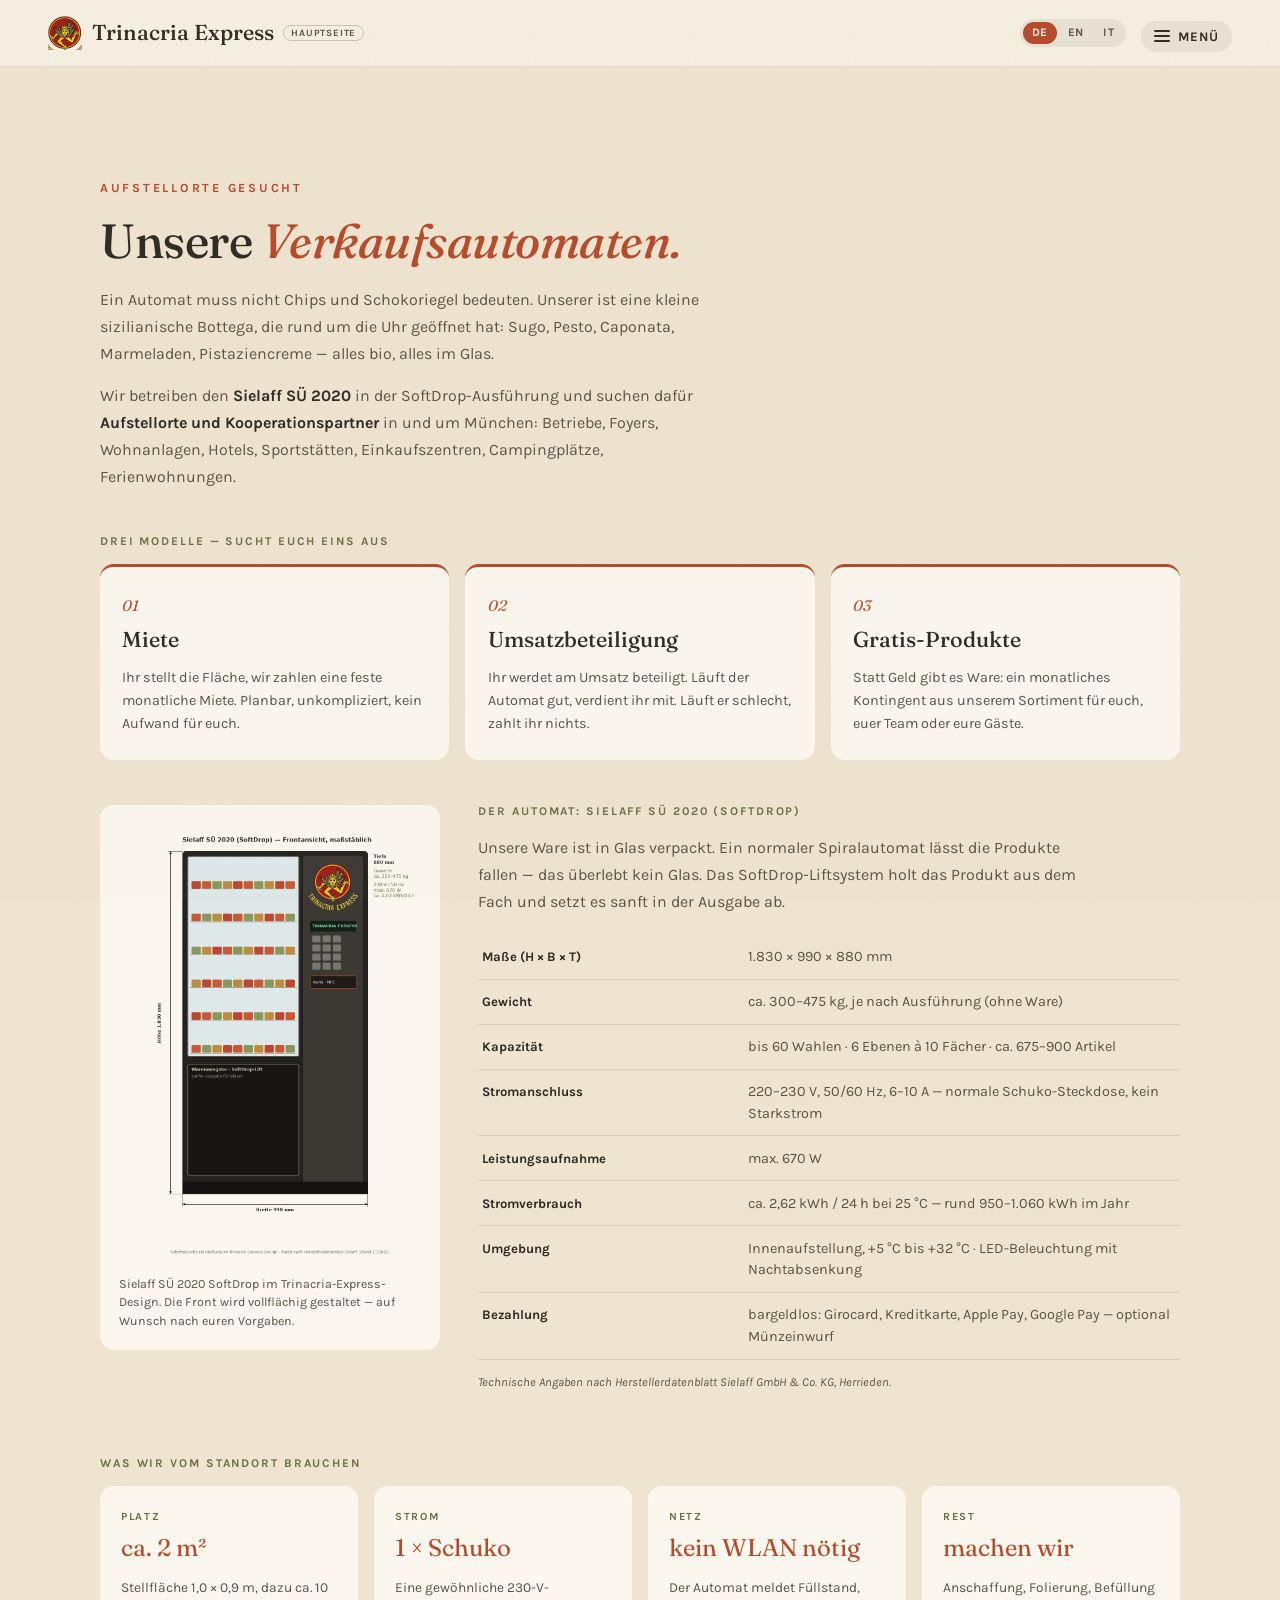
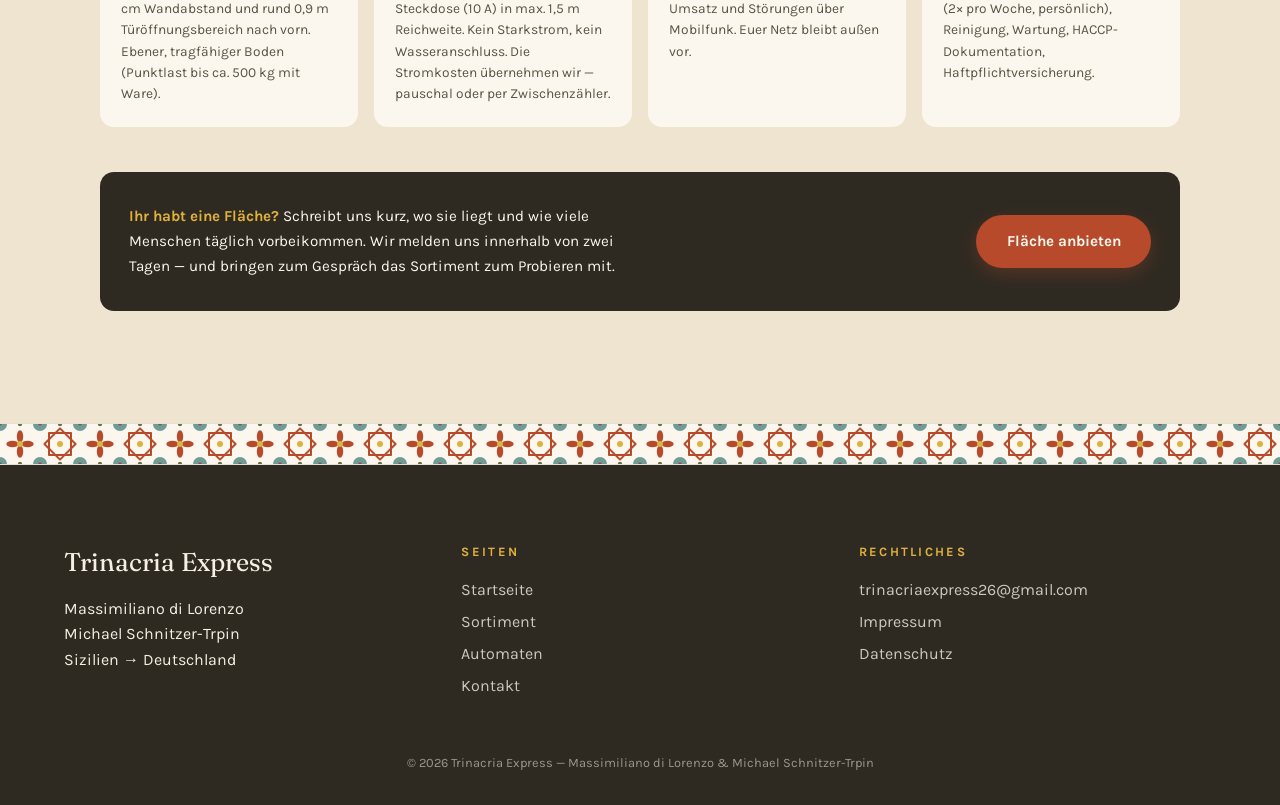
==== automaten.html @ 2503a799 "Sortiment wird neue Hauptseite; alte Splash-Startseite archiviert; Menue-Button oben rechts - index." ====
<!DOCTYPE html>
<html lang="de">
<head>
<meta charset="UTF-8">
<meta name="viewport" content="width=device-width, initial-scale=1.0">
<title>Verkaufsautomaten — Trinacria Express</title>
<meta name="description" content="Trinacria Express sucht Aufstellorte in und um München für sizilianische Bio-Spezialitäten aus dem Automaten (Sielaff SÜ 2020 SoftDrop). Miete, Umsatzbeteiligung oder Gratis-Produkte.">
<link rel="preconnect" href="https://fonts.googleapis.com">
<link rel="preconnect" href="https://fonts.gstatic.com" crossorigin>
<link href="https://fonts.googleapis.com/css2?family=Fraunces:ital,opsz,wght@0,9..144,300..700;1,9..144,300..700&family=Karla:ital,wght@0,300..700;1,300..700&display=swap" rel="stylesheet">
<link rel="stylesheet" href="style.css?v=20">
</head>
<body data-i18n-title="__title.av" data-i18n-desc="__desc.av">

<header class="nav">
  <a class="brand" href="index.html">
    <img class="brand-mark" src="images/logo-mark.png" alt="Trinacria Express">
    <span>Trinacria&nbsp;Express</span>
    <span class="brand-sub" data-i18n="nav.home">Hauptseite</span>
  </a>
  <div class="lang-switch" role="group" aria-label="Sprache / Language / Lingua">
    <button class="lang-btn" type="button" data-lang="de">DE</button>
    <button class="lang-btn" type="button" data-lang="en">EN</button>
    <button class="lang-btn" type="button" data-lang="it">IT</button>
  </div>
  <div class="menu">
    <button class="menu-btn" id="menuBtn" type="button" aria-expanded="false" aria-controls="menuPanel">
      <span class="menu-ico" aria-hidden="true"><span></span><span></span><span></span></span>
      <span class="menu-label" data-i18n="nav.menu">Menü</span>
    </button>
    <nav class="menu-panel" id="menuPanel" aria-label="Seiten" hidden>
      <a href="index.html#prodotti" data-i18n="nav.sortiment">Sortiment</a>
      <a href="automaten.html" data-i18n="nav.automaten">Automaten</a>
      <a href="kontakt.html" data-i18n="nav.kontakt">Kontakt</a>
      <span class="menu-sep" aria-hidden="true"></span>
      <a href="impressum.html">Impressum</a>
      <a href="datenschutz.html">Datenschutz</a>
    </nav>
  </div>
</header>

<main id="top">

  <!-- ============ AUTOMATEN ============ -->
  <section class="vending" id="automaten">
    <div class="vending-inner">
      <p class="eyebrow" data-i18n="av.eyebrow">Aufstellorte gesucht</p>
      <h2 data-i18n="av.h2">Unsere <em>Verkaufsautomaten.</em></h2>
      <p class="vending-lead" data-i18n="av.lead1">Ein Automat muss nicht Chips und Schokoriegel bedeuten. Unserer ist eine kleine sizilianische Bottega, die rund um die Uhr geöffnet hat: Sugo, Pesto, Caponata, Marmeladen, Pistaziencreme — alles bio, alles im Glas.</p>
      <p class="vending-lead" data-i18n="av.lead2">Wir betreiben den <strong>Sielaff SÜ 2020</strong> in der SoftDrop-Ausführung und suchen dafür <strong>Aufstellorte und Kooperationspartner</strong> in und um München: Betriebe, Foyers, Wohnanlagen, Hotels, Sportstätten, Einkaufszentren, Campingplätze, Ferienwohnungen.</p>

      <h3 class="vending-h3" data-i18n="av.models.h">Drei Modelle — sucht euch eins aus</h3>
      <div class="model-grid">
        <div class="model-card">
          <span class="model-num">01</span>
          <h4 data-i18n="av.m1.h">Miete</h4>
          <p data-i18n="av.m1.p">Ihr stellt die Fläche, wir zahlen eine feste monatliche Miete. Planbar, unkompliziert, kein Aufwand für euch.</p>
        </div>
        <div class="model-card">
          <span class="model-num">02</span>
          <h4 data-i18n="av.m2.h">Umsatzbeteiligung</h4>
          <p data-i18n="av.m2.p">Ihr werdet am Umsatz beteiligt. Läuft der Automat gut, verdient ihr mit. Läuft er schlecht, zahlt ihr nichts.</p>
        </div>
        <div class="model-card">
          <span class="model-num">03</span>
          <h4 data-i18n="av.m3.h">Gratis-Produkte</h4>
          <p data-i18n="av.m3.p">Statt Geld gibt es Ware: ein monatliches Kontingent aus unserem Sortiment für euch, euer Team oder eure Gäste.</p>
        </div>
      </div>

      <div class="vending-split">
        <figure class="vending-media">
          <img src="images/automat-su2020.png" alt="Sielaff SÜ 2020 SoftDrop im Trinacria-Express-Design, maßstäbliche Frontansicht" loading="lazy">
          <figcaption data-i18n="av.fig.cap">Sielaff SÜ 2020 SoftDrop im Trinacria-Express-Design. Die Front wird vollflächig gestaltet — auf Wunsch nach euren Vorgaben.</figcaption>
        </figure>

        <div class="vending-specs">
          <h3 class="vending-h3" data-i18n="av.specs.h">Der Automat: Sielaff SÜ 2020 (SoftDrop)</h3>
          <p data-i18n="av.specs.p">Unsere Ware ist in Glas verpackt. Ein normaler Spiralautomat lässt die Produkte fallen — das überlebt kein Glas. Das SoftDrop-Liftsystem holt das Produkt aus dem Fach und setzt es sanft in der Ausgabe ab.</p>
          <table class="spec-table">
            <tbody>
              <tr><th data-i18n="av.sp.masse.k">Maße (H × B × T)</th><td data-i18n="av.sp.masse.v">1.830 × 990 × 880 mm</td></tr>
              <tr><th data-i18n="av.sp.gewicht.k">Gewicht</th><td data-i18n="av.sp.gewicht.v">ca. 300–475 kg, je nach Ausführung (ohne Ware)</td></tr>
              <tr><th data-i18n="av.sp.kap.k">Kapazität</th><td data-i18n="av.sp.kap.v">bis 60 Wahlen · 6 Ebenen à 10 Fächer · ca. 675–900 Artikel</td></tr>
              <tr><th data-i18n="av.sp.strom.k">Stromanschluss</th><td data-i18n="av.sp.strom.v">220–230 V, 50/60 Hz, 6–10 A — normale Schuko-Steckdose, kein Starkstrom</td></tr>
              <tr><th data-i18n="av.sp.leistung.k">Leistungsaufnahme</th><td data-i18n="av.sp.leistung.v">max. 670 W</td></tr>
              <tr><th data-i18n="av.sp.verbrauch.k">Stromverbrauch</th><td data-i18n="av.sp.verbrauch.v">ca. 2,62 kWh / 24 h bei 25 °C — rund 950–1.060 kWh im Jahr</td></tr>
              <tr><th data-i18n="av.sp.umgebung.k">Umgebung</th><td data-i18n="av.sp.umgebung.v">Innenaufstellung, +5 °C bis +32 °C · LED-Beleuchtung mit Nachtabsenkung</td></tr>
              <tr><th data-i18n="av.sp.bezahlung.k">Bezahlung</th><td data-i18n="av.sp.bezahlung.v">bargeldlos: Girocard, Kreditkarte, Apple&nbsp;Pay, Google&nbsp;Pay — optional Münzeinwurf</td></tr>
            </tbody>
          </table>
          <p class="spec-note" data-i18n="av.spec.note">Technische Angaben nach Herstellerdatenblatt Sielaff GmbH &amp; Co. KG, Herrieden.</p>
        </div>
      </div>

      <h3 class="vending-h3" data-i18n="av.need.h">Was wir vom Standort brauchen</h3>
      <div class="need-grid">
        <div class="need-card">
          <p class="need-label" data-i18n="av.n1.l">Platz</p>
          <p class="need-value" data-i18n="av.n1.v">ca. 2 m²</p>
          <p data-i18n="av.n1.p">Stellfläche 1,0 × 0,9 m, dazu ca. 10 cm Wandabstand und rund 0,9 m Türöffnungsbereich nach vorn. Ebener, tragfähiger Boden (Punktlast bis ca. 500 kg mit Ware).</p>
        </div>
        <div class="need-card">
          <p class="need-label" data-i18n="av.n2.l">Strom</p>
          <p class="need-value" data-i18n="av.n2.v">1 × Schuko</p>
          <p data-i18n="av.n2.p">Eine gewöhnliche 230-V-Steckdose (10 A) in max. 1,5 m Reichweite. Kein Starkstrom, kein Wasseranschluss. Die Stromkosten übernehmen wir — pauschal oder per Zwischenzähler.</p>
        </div>
        <div class="need-card">
          <p class="need-label" data-i18n="av.n3.l">Netz</p>
          <p class="need-value" data-i18n="av.n3.v">kein WLAN nötig</p>
          <p data-i18n="av.n3.p">Der Automat meldet Füllstand, Umsatz und Störungen über Mobilfunk. Euer Netz bleibt außen vor.</p>
        </div>
        <div class="need-card">
          <p class="need-label" data-i18n="av.n4.l">Rest</p>
          <p class="need-value" data-i18n="av.n4.v">machen wir</p>
          <p data-i18n="av.n4.p">Anschaffung, Folierung, Befüllung (2× pro Woche, persönlich), Reinigung, Wartung, HACCP-Dokumentation, Haftpflichtversicherung.</p>
        </div>
      </div>

      <div class="vending-cta">
        <p data-i18n="av.cta.p"><strong>Ihr habt eine Fläche?</strong> Schreibt uns kurz, wo sie liegt und wie viele Menschen täglich vorbeikommen. Wir melden uns innerhalb von zwei Tagen — und bringen zum Gespräch das Sortiment zum Probieren mit.</p>
        <a class="btn btn-primary" href="kontakt.html?produkt=Aufstellort%20f%C3%BCr%20einen%20Verkaufsautomaten" data-i18n="av.cta.btn">Fläche anbieten</a>
      </div>
    </div>
  </section>

</main>

<div class="tile-divider" aria-hidden="true"></div>

<footer class="footer">
  <div class="footer-cols">
    <div>
      <p class="footer-brand">Trinacria&nbsp;Express</p>
      <p data-i18n="foot.brandLine">Massimiliano di Lorenzo<br>Michael Schnitzer-Trpin<br>Sizilien → Deutschland</p>
    </div>
    <div>
      <p class="footer-h" data-i18n="foot.pages">Seiten</p>
      <a href="index.html" data-i18n="foot.startseite">Startseite</a>
      <a href="index.html#prodotti" data-i18n="nav.sortiment">Sortiment</a>
      <a href="automaten.html" data-i18n="nav.automaten">Automaten</a>
      <a href="kontakt.html" data-i18n="nav.kontakt">Kontakt</a>
    </div>
    <div>
      <p class="footer-h" data-i18n="foot.legal">Rechtliches</p>
      <a href="mailto:trinacriaexpress26@gmail.com">trinacriaexpress26@gmail.com</a>
      <a href="impressum.html">Impressum</a>
      <a href="datenschutz.html">Datenschutz</a>
    </div>
  </div>
  <p class="footer-note">© 2026 Trinacria Express — Massimiliano di Lorenzo &amp; Michael Schnitzer-Trpin</p>
</footer>

<script src="i18n.js?v=5"></script>
<script src="nav.js?v=1"></script>

</body>
</html>
---- style.css ----
/* ============ TERRA SICULA ============ */
:root {
  --paper: #f6efe2;
  --paper-deep: #efe4cf;
  --ink: #2e2a22;
  --ink-soft: #5b5344;
  --terracotta: #b64a2a;
  --terracotta-deep: #93381d;
  --olive: #6b7042;
  --olive-deep: #4a512e;
  --lemon: #e0b23c;
  --cream: #fbf7ee;
  --radius: 14px;
  --font-display: "Fraunces", Georgia, serif;
  --font-body: "Karla", -apple-system, sans-serif;
}

* { margin: 0; padding: 0; box-sizing: border-box; }
html { scroll-behavior: smooth; }

body {
  font-family: var(--font-body);
  background: var(--paper);
  color: var(--ink);
  line-height: 1.6;
  -webkit-font-smoothing: antialiased;
}

/* subtle paper grain */
body::before {
  content: "";
  position: fixed; inset: 0;
  pointer-events: none; z-index: 1000;
  opacity: .05;
  background-image: url("data:image/svg+xml,%3Csvg xmlns='http://www.w3.org/2000/svg' width='160' height='160'%3E%3Cfilter id='n'%3E%3CfeTurbulence type='fractalNoise' baseFrequency='0.9' numOctaves='2'/%3E%3C/filter%3E%3Crect width='160' height='160' filter='url(%23n)'/%3E%3C/svg%3E");
}

h1, h2, h3 { font-family: var(--font-display); font-weight: 420; line-height: 1.08; letter-spacing: -0.01em; }
h1 { font-size: clamp(2.6rem, 6.5vw, 5.2rem); }
h2 { font-size: clamp(2rem, 4.2vw, 3.2rem); }
em { font-style: italic; }
h1 em, h2 em { color: var(--terracotta); }
a { color: inherit; text-decoration: none; }
img { display: block; max-width: 100%; }

.eyebrow {
  font-size: .78rem; letter-spacing: .22em; text-transform: uppercase;
  color: var(--terracotta); font-weight: 700; margin-bottom: 1rem;
}

/* ============ BUTTONS ============ */
.btn {
  display: inline-block; cursor: pointer; border: none;
  font-family: var(--font-body); font-weight: 700; font-size: .95rem;
  padding: .9rem 1.9rem; border-radius: 999px;
  transition: transform .18s ease, background .18s ease, box-shadow .18s ease;
}
.btn:hover { transform: translateY(-2px); }
.btn-primary { background: var(--terracotta); color: var(--cream); box-shadow: 0 6px 18px rgba(182, 74, 42, .3); }
.btn-primary:hover { background: var(--terracotta-deep); }
.btn-ghost { background: transparent; color: var(--ink); box-shadow: inset 0 0 0 1.5px var(--ink); }
.btn-ghost:hover { background: var(--ink); color: var(--cream); }
.btn-block { display: block; width: 100%; text-align: center; }

/* ============ NAV ============ */
.nav {
  position: sticky; top: 0; z-index: 50;
  display: flex; align-items: center; justify-content: space-between;
  padding: .9rem clamp(1.2rem, 4vw, 3rem);
  background: color-mix(in srgb, var(--paper) 88%, transparent);
  backdrop-filter: blur(12px);
  border-bottom: 1px solid rgba(46, 42, 34, .1);
}
.brand { display: flex; align-items: center; gap: .6rem; font-family: var(--font-display); font-size: 1.35rem; font-weight: 500; }
.brand-sub {
  font-family: var(--font-body); font-size: .6rem; font-weight: 700;
  letter-spacing: .08em; text-transform: uppercase; color: var(--ink-soft);
  border: 1px solid rgba(46, 42, 34, .22); border-radius: 999px;
  padding: .16rem .45rem; line-height: 1; white-space: nowrap;
}
.brand:hover .brand-sub { color: var(--terracotta); border-color: var(--terracotta); }
.brand-mark { width: 30px; height: 30px; color: var(--olive); }
.nav-links { display: flex; gap: 2rem; font-size: .92rem; font-weight: 600; }
.nav-links a { position: relative; }
.nav-links a::after {
  content: ""; position: absolute; left: 0; bottom: -4px; height: 2px; width: 0;
  background: var(--terracotta); transition: width .2s ease;
}
.nav-links a:hover::after { width: 100%; }
.nav-links { margin-left: auto; }
/* ---- Sprachumschalter DE / EN / IT ---- */
.lang-switch {
  display: inline-flex; gap: 2px; align-items: center; margin-left: 1.1rem;
  background: rgba(46, 42, 34, .07); border-radius: 999px; padding: 3px;
}
.lang-btn {
  border: none; background: none; cursor: pointer; font-family: var(--font-body);
  font-size: .72rem; font-weight: 700; letter-spacing: .05em; text-transform: uppercase;
  color: var(--ink-soft); padding: .3rem .55rem; border-radius: 999px; line-height: 1;
}
.lang-btn:hover { color: var(--ink); }
.lang-btn.is-active { background: var(--terracotta); color: var(--cream); }
.lang-switch--float {
  position: fixed; top: 1rem; right: 1rem; z-index: 80; margin: 0;
  background: color-mix(in srgb, var(--paper) 90%, transparent);
  backdrop-filter: blur(8px); box-shadow: 0 4px 14px rgba(46, 42, 34, .2);
}
.cart-btn {
  position: relative; background: none; border: none; cursor: pointer;
  color: var(--ink); padding: .3rem;
}
.cart-btn svg { width: 26px; height: 26px; }
.cart-count {
  position: absolute; top: -4px; right: -7px;
  background: var(--terracotta); color: var(--cream);
  font-size: .68rem; font-weight: 700; font-family: var(--font-body);
  min-width: 18px; height: 18px; border-radius: 999px;
  display: grid; place-items: center; padding: 0 4px;
}

/* ============ PLACEHOLDER ART ============ */
.ph { position: relative; overflow: hidden; background: var(--ph-bg, linear-gradient(160deg, #d8c39a, #b64a2a)); }
.ph::after {
  content: attr(data-label);
  position: absolute; inset: 0; display: grid; place-items: center;
  font-family: var(--font-display); font-style: italic;
  font-size: clamp(1rem, 2.2vw, 1.6rem); color: rgba(251, 247, 238, .92);
  text-align: center; padding: 1rem; letter-spacing: .02em;
}
.ph::before {
  content: ""; position: absolute; inset: -20%;
  background: radial-gradient(ellipse at 30% 20%, rgba(255,255,255,.28), transparent 55%),
              radial-gradient(ellipse at 75% 85%, rgba(0,0,0,.18), transparent 60%);
}
.ph img { position: absolute; inset: 0; width: 100%; height: 100%; object-fit: cover; z-index: 2; }

/* arch shape — the organic signature of the site */
.arch { border-radius: 999px 999px var(--radius) var(--radius); }

/* ============ HERO ============ */
.hero { position: relative; min-height: 92vh; display: grid; place-items: center; text-align: center; overflow: hidden; }
.hero-media { position: absolute; inset: 0; }
.hero-media { --ph-bg: linear-gradient(165deg, #cf8b4b 0%, #b64a2a 45%, #5f3020 100%); }
.hero-media::after { content: ""; }
.hero-media img { filter: saturate(1.05); }
.hero::after {
  content: ""; position: absolute; inset: 0; z-index: 3;
  background: linear-gradient(180deg, rgba(30,20,12,.25) 0%, rgba(30,20,12,.15) 45%, rgba(30,20,12,.55) 100%);
}
.hero-inner { position: relative; z-index: 4; color: var(--cream); max-width: 820px; padding: 6rem 1.5rem 4rem; }
.hero-inner .eyebrow { color: var(--lemon); }
.hero-inner h1 em { color: var(--lemon); }
.hero-sub { font-size: 1.15rem; max-width: 520px; margin: 1.4rem auto 2.2rem; opacity: .92; }

/* ============ MARQUEE ============ */
.marquee { overflow: hidden; background: var(--olive-deep); color: var(--paper); padding: .85rem 0; }
.marquee-track {
  display: flex; gap: 2.2rem; align-items: center; white-space: nowrap;
  width: max-content; animation: scroll 36s linear infinite;
  font-family: var(--font-display); font-style: italic; font-size: 1.15rem;
}
.marquee-track i { font-style: normal; color: var(--lemon); font-size: .8rem; }
@keyframes scroll { to { transform: translateX(-50%); } }

/* ============ MANIFESTO ============ */
.manifesto {
  display: grid; grid-template-columns: minmax(280px, 460px) 1fr;
  gap: clamp(2.5rem, 6vw, 6rem); align-items: center;
  padding: clamp(4rem, 9vw, 8rem) clamp(1.5rem, 6vw, 6rem);
  max-width: 1300px; margin: 0 auto;
}
.manifesto-media { aspect-ratio: 4 / 5.2; --ph-bg: linear-gradient(170deg, #8a9159, #4a512e); }
.manifesto-text p:not(.eyebrow) { margin: 1.1rem 0; color: var(--ink-soft); max-width: 54ch; }
.manifesto-text .btn { margin-top: 1rem; }

/* ============ SHOP ============ */
.shop { background: var(--paper-deep); padding: clamp(4rem, 8vw, 7rem) clamp(1.5rem, 5vw, 4rem); }
.shop-head { max-width: 1300px; margin: 0 auto 2.6rem; }
.filters { display: flex; flex-wrap: wrap; gap: .6rem; margin-top: 1.6rem; }
.chip {
  border: 1.5px solid rgba(46, 42, 34, .35); background: transparent; cursor: pointer;
  font-family: var(--font-body); font-weight: 600; font-size: .88rem; color: var(--ink);
  padding: .45rem 1.15rem; border-radius: 999px; transition: all .18s ease;
}
.chip:hover { border-color: var(--ink); }
.chip.active { background: var(--ink); color: var(--paper); border-color: var(--ink); }

.grid {
  display: grid; gap: clamp(1.2rem, 2.5vw, 2rem);
  grid-template-columns: repeat(auto-fill, minmax(240px, 1fr));
  max-width: 1300px; margin: 0 auto;
}
.card {
  background: var(--cream); border-radius: var(--radius);
  overflow: hidden; display: flex; flex-direction: column;
  box-shadow: 0 1px 3px rgba(46, 42, 34, .07);
  transition: transform .25s ease, box-shadow .25s ease;
}
.card:hover { transform: translateY(-5px); box-shadow: 0 14px 30px rgba(46, 42, 34, .13); }
.card-media { aspect-ratio: 1; margin: 10px 10px 0; border-radius: 999px 999px 8px 8px; }
.card-media::after { font-size: 1.05rem; }
.card-body { padding: 1.1rem 1.25rem 1.35rem; display: flex; flex-direction: column; flex: 1; }
.card-origin { font-size: .72rem; letter-spacing: .16em; text-transform: uppercase; color: var(--olive); font-weight: 700; }
.card-name { font-family: var(--font-display); font-size: 1.32rem; font-weight: 480; margin: .3rem 0 .15rem; }
.card-size { font-size: .82rem; color: var(--ink-soft); margin-bottom: .9rem; }
.card-foot { margin-top: auto; display: flex; align-items: center; justify-content: space-between; gap: .8rem; }
.card-price { font-family: var(--font-display); font-size: 1.25rem; font-weight: 550; }
.card-add {
  border: none; cursor: pointer; background: var(--olive); color: var(--cream);
  font-family: var(--font-body); font-weight: 700; font-size: .84rem;
  padding: .55rem 1.1rem; border-radius: 999px; transition: background .18s ease, transform .18s ease;
}
.card-add:hover { background: var(--olive-deep); transform: scale(1.04); }
.card.hidden { display: none; }

/* ============ PEOPLE ============ */
.people { padding: clamp(4rem, 9vw, 8rem) clamp(1.5rem, 5vw, 4rem); max-width: 1300px; margin: 0 auto; text-align: center; }
.people-grid {
  display: grid; grid-template-columns: repeat(auto-fit, minmax(240px, 1fr));
  gap: clamp(1.5rem, 4vw, 3.5rem); margin-top: 3rem;
}
.person-media { aspect-ratio: 4 / 5; }
.person:nth-child(1) .person-media { --ph-bg: linear-gradient(170deg, #9aa065, #55592f); }
.person:nth-child(2) .person-media { --ph-bg: linear-gradient(170deg, #d29a54, #a04a26); }
.person:nth-child(3) .person-media { --ph-bg: linear-gradient(170deg, #7fa3a8, #3e5f66); }
.person h3 { font-size: 1.5rem; margin-top: 1.3rem; }
.person-role { font-size: .78rem; letter-spacing: .16em; text-transform: uppercase; color: var(--terracotta); font-weight: 700; margin: .25rem 0 .7rem; }
.person-quote { font-family: var(--font-display); font-style: italic; font-size: 1.05rem; color: var(--ink-soft); max-width: 30ch; margin: 0 auto; }

/* ============ BANNER ============ */
.banner {
  position: relative; overflow: hidden;
  color: var(--cream); text-align: center;
  padding: clamp(5rem, 11vw, 9rem) 1.5rem;
}
.banner-media { position: absolute; inset: 0; --ph-bg: linear-gradient(165deg, #c1502e, #7c2a16); }
.banner-media::after { content: ""; }
.banner::after {
  content: ""; position: absolute; inset: 0; z-index: 3;
  background: linear-gradient(180deg, rgba(30, 20, 12, .45), rgba(30, 20, 12, .55));
}
.banner-inner { position: relative; z-index: 4; }
.banner h2 em { color: var(--lemon); }
.banner .btn-primary { background: var(--cream); color: var(--terracotta-deep); margin-top: 2rem; box-shadow: none; }
.banner .btn-primary:hover { background: var(--paper); }

/* ============ FOOTER ============ */
.footer { background: var(--ink); color: var(--paper); padding: clamp(3rem, 6vw, 5rem) clamp(1.5rem, 5vw, 4rem) 2rem; }
.footer-cols {
  display: grid; grid-template-columns: repeat(auto-fit, minmax(200px, 1fr));
  gap: 2.5rem; max-width: 1300px; margin: 0 auto 3rem;
}
.footer-brand { font-family: var(--font-display); font-size: 1.6rem; margin-bottom: .8rem; }
.footer-h { font-weight: 700; font-size: .8rem; letter-spacing: .18em; text-transform: uppercase; color: var(--lemon); margin-bottom: .9rem; }
.footer-cols a { display: block; margin: .4rem 0; opacity: .8; }
.footer-cols a:hover { opacity: 1; }
.newsletter { display: flex; gap: .5rem; }
.newsletter input {
  flex: 1; min-width: 0; background: rgba(251, 247, 238, .1); border: 1px solid rgba(251, 247, 238, .3);
  border-radius: 999px; padding: .6rem 1rem; color: var(--paper); font-family: var(--font-body);
}
.newsletter input::placeholder { color: rgba(251, 247, 238, .5); }
.newsletter button {
  border: none; background: var(--lemon); color: var(--ink); font-weight: 700;
  border-radius: 999px; padding: .6rem 1.2rem; cursor: pointer; font-family: var(--font-body);
}
.footer-note { text-align: center; font-size: .8rem; opacity: .55; }

/* ============ CART DRAWER ============ */
.cart-overlay {
  position: fixed; inset: 0; background: rgba(30, 20, 12, .45); z-index: 90;
  opacity: 0; pointer-events: none; transition: opacity .25s ease;
}
.cart-drawer {
  position: fixed; top: 0; right: 0; bottom: 0; z-index: 95;
  width: min(420px, 92vw); background: var(--cream);
  display: flex; flex-direction: column;
  transform: translateX(105%); transition: transform .3s cubic-bezier(.3, .8, .3, 1);
  box-shadow: -12px 0 40px rgba(30, 20, 12, .18);
}
body.cart-open .cart-overlay { opacity: 1; pointer-events: auto; }
body.cart-open .cart-drawer { transform: translateX(0); }
body.cart-open { overflow: hidden; }
.cart-head {
  display: flex; align-items: center; justify-content: space-between;
  padding: 1.3rem 1.5rem; border-bottom: 1px solid rgba(46, 42, 34, .12);
}
.cart-head h3 { font-size: 1.5rem; }
.cart-close { background: none; border: none; font-size: 1.9rem; cursor: pointer; color: var(--ink); line-height: 1; }
.cart-items { flex: 1; overflow-y: auto; padding: 1rem 1.5rem; }
.cart-empty { text-align: center; color: var(--ink-soft); font-family: var(--font-display); font-style: italic; font-size: 1.1rem; margin-top: 3rem; }
.cart-item {
  display: grid; grid-template-columns: 62px 1fr auto; gap: .9rem; align-items: center;
  padding: .9rem 0; border-bottom: 1px dashed rgba(46, 42, 34, .18);
}
.cart-item-thumb { width: 62px; height: 62px; border-radius: 999px 999px 6px 6px; }
.cart-item-thumb::after { content: ""; }
.cart-item-name { font-family: var(--font-display); font-size: 1.02rem; line-height: 1.25; }
.cart-item-price { font-size: .85rem; color: var(--ink-soft); }
.qty { display: flex; align-items: center; gap: .55rem; margin-top: .35rem; }
.qty button {
  width: 22px; height: 22px; border-radius: 50%; border: 1.5px solid rgba(46, 42, 34, .4);
  background: none; cursor: pointer; font-weight: 700; line-height: 1; color: var(--ink);
}
.qty button:hover { background: var(--ink); color: var(--cream); border-color: var(--ink); }
.cart-item-remove { background: none; border: none; cursor: pointer; color: var(--ink-soft); font-size: 1.2rem; }
.cart-item-remove:hover { color: var(--terracotta); }
.cart-foot { padding: 1.3rem 1.5rem 1.6rem; border-top: 1px solid rgba(46, 42, 34, .12); background: var(--paper); }
.cart-total { display: flex; justify-content: space-between; font-size: 1.15rem; margin-bottom: .3rem; }
.cart-total strong { font-family: var(--font-display); font-size: 1.4rem; }
.cart-ship { font-size: .8rem; color: var(--ink-soft); margin-bottom: 1rem; }

/* ============ TOAST ============ */
.toast {
  position: fixed; bottom: 1.6rem; left: 50%; transform: translate(-50%, 140%);
  background: var(--ink); color: var(--paper); font-weight: 600; font-size: .92rem;
  padding: .8rem 1.5rem; border-radius: 999px; z-index: 120;
  transition: transform .3s cubic-bezier(.3, .8, .3, 1); pointer-events: none;
}
.toast.show { transform: translate(-50%, 0); }

/* ============ RESPONSIVE ============ */
@media (max-width: 760px) {
  .nav-links { display: none; }
  .manifesto { grid-template-columns: 1fr; }
  .manifesto-media { max-width: 380px; margin: 0 auto; }
}

/* ============ PACKSHOTS (Produktfotos auf Weiß) ============ */
.pack { background: var(--cream) !important; }
.pack::before { display: none; }
.pack img { object-fit: contain; padding: 8%; background: var(--cream); }
.card-media.pack::after { color: rgba(46, 42, 34, .35); }

/* ============ SHOP-INTRO ============ */
.shop-intro { max-width: 56ch; color: var(--ink-soft); margin-top: .6rem; line-height: 1.6; }

/* ============ PRODUKTKARTE — Zusatzangaben ============ */
.card-de { font-size: .92rem; color: var(--ink-soft); margin: -.05rem 0 .5rem; }
.card-ing { margin-bottom: 1rem; border-top: 1px solid rgba(46, 42, 34, .1); padding-top: .6rem; }
.card-ing summary {
  cursor: pointer; list-style: none; font-size: .74rem; font-weight: 700;
  letter-spacing: .12em; text-transform: uppercase; color: var(--olive);
}
.card-ing summary::-webkit-details-marker { display: none; }
.card-ing summary::after { content: " +"; }
.card-ing[open] summary::after { content: " –"; }
.card-ing p { font-size: .8rem; line-height: 1.5; color: var(--ink-soft); margin-top: .5rem; }
.bio-note { font-style: italic; }
.card-ean { font-variant-numeric: tabular-nums; opacity: .7; }
.card-ask {
  font-family: var(--font-body); font-size: .82rem; font-weight: 700;
  letter-spacing: .04em; color: var(--terracotta);
}

/* ============ KONTAKT ============ */
.contact { padding: clamp(4rem, 9vw, 7rem) 1.5rem; background: var(--paper-deep); }
.contact-inner { max-width: 900px; margin: 0 auto; text-align: center; }
.contact h2 { font-family: var(--font-display); font-size: clamp(2rem, 4.5vw, 3rem); font-weight: 480; margin: .4rem 0 1rem; }
.contact h2 em { color: var(--terracotta); }
.contact-lead { max-width: 58ch; margin: 0 auto 2.4rem; color: var(--ink-soft); line-height: 1.65; }
.contact-grid { display: grid; grid-template-columns: repeat(auto-fit, minmax(240px, 1fr)); gap: 1rem; margin-bottom: 2rem; }
.contact-card { background: var(--cream); border-radius: var(--radius); padding: 1.6rem 1.2rem; }
.contact-role { font-size: .7rem; letter-spacing: .16em; text-transform: uppercase; color: var(--olive); font-weight: 700; }
.contact-card h3 { font-family: var(--font-display); font-size: 1.35rem; font-weight: 480; margin-top: .45rem; }
.contact-lines { display: grid; grid-template-columns: repeat(auto-fit, minmax(240px, 1fr)); gap: 1rem; margin-bottom: 2.2rem; }
.contact-line {
  display: flex; flex-direction: column; gap: .25rem; text-decoration: none; color: inherit;
  border: 1px solid rgba(46, 42, 34, .16); border-radius: var(--radius);
  padding: 1rem 1.2rem; transition: border-color .18s ease, transform .18s ease;
}
.contact-line:hover { border-color: var(--terracotta); transform: translateY(-2px); }
.contact-label { font-size: .7rem; letter-spacing: .16em; text-transform: uppercase; color: var(--olive); font-weight: 700; }
.contact-value { font-family: var(--font-display); font-size: 1.15rem; word-break: break-word; }

/* ============ TEAM — Monogramm-Platzhalter ============ */
.people-grid--two { grid-template-columns: repeat(auto-fit, minmax(280px, 1fr)); max-width: 820px; margin: 0 auto; }
.mono { position: relative; overflow: hidden; aspect-ratio: 3 / 4; background: linear-gradient(165deg, var(--olive), var(--olive-deep)); }
.mono::after {
  content: attr(data-initials);
  position: absolute; inset: 0; display: grid; place-items: center;
  font-family: var(--font-display); font-size: clamp(3rem, 8vw, 5rem);
  color: rgba(251, 247, 238, .9); font-style: italic;
}
.mono img { position: absolute; inset: 0; width: 100%; height: 100%; object-fit: cover; z-index: 2; }

/* ============ SPLASH / STARTSEITE ============ */
.splash-body { background: var(--paper); }
.splash {
  min-height: 100vh; display: flex; flex-direction: column; align-items: center; justify-content: flex-start;
  gap: 1.15rem; padding: clamp(.9rem, 2.5vw, 1.8rem) 1.5rem clamp(2.5rem, 6vw, 4.5rem); text-align: center;
}
.splash-logo { display: flex; flex-direction: column; align-items: center; gap: .6rem; }
.logo-mark { width: clamp(84px, 12vw, 118px); height: auto; color: var(--terracotta); }
.logo-word {
  font-family: var(--font-display); font-weight: 500;
  font-size: clamp(2.3rem, 6.5vw, 3.9rem); line-height: 1; letter-spacing: -.01em;
}
.logo-word span { display: block; font-style: italic; color: var(--terracotta); }
.logo-tag { font-size: .82rem; letter-spacing: .18em; text-transform: uppercase; color: var(--ink-soft); margin-top: .5rem; }
.splash-prompt { font-family: var(--font-display); font-style: italic; font-size: 1.15rem; color: var(--ink-soft); }

.splash-choices {
  display: grid; grid-template-columns: repeat(auto-fit, minmax(min(100%, 300px), 1fr));
  gap: 1.25rem; width: 100%; max-width: 980px; justify-self: stretch;
}
.choice {
  display: flex; flex-direction: column; gap: .7rem; text-align: left; text-decoration: none; color: inherit;
  background: var(--cream); border: 1px solid rgba(46, 42, 34, .12); border-radius: var(--radius);
  padding: 1.9rem 1.7rem 1.7rem;
  transition: transform .2s ease, border-color .2s ease, box-shadow .2s ease;
}
.choice:hover { transform: translateY(-4px); border-color: var(--terracotta); box-shadow: 0 14px 34px rgba(46, 42, 34, .12); }
.choice-route {
  display: flex; align-items: center; gap: .6rem;
  font-size: .72rem; letter-spacing: .16em; text-transform: uppercase; font-weight: 700; color: var(--olive);
}
.choice-arrow { width: 44px; height: 12px; flex: none; color: var(--terracotta); }
.choice h2 { font-family: var(--font-display); font-weight: 480; font-size: 1.5rem; line-height: 1.25; }
.choice p { font-size: .92rem; line-height: 1.6; color: var(--ink-soft); }
.choice-cta {
  margin-top: auto; padding-top: .7rem; font-weight: 700; font-size: .86rem; color: var(--terracotta);
}
.choice-cta::after { content: " →"; }
.choice-badge {
  align-self: flex-start; font-size: .68rem; letter-spacing: .14em; text-transform: uppercase; font-weight: 700;
  background: var(--lemon); color: var(--ink); padding: .3rem .7rem; border-radius: 999px;
}
.choice--soon { background: var(--paper-deep); }
.splash-foot { font-size: .84rem; color: var(--ink-soft); line-height: 1.8; }
.splash-foot a { color: inherit; }

/* ---- Splash stage: Karte + Auswahl ---- */
.splash-stage {
  width: 100%; max-width: 1000px; display: grid; grid-template-columns: 1fr;
  gap: 1.6rem; justify-items: stretch; align-items: center;
}
.railmap { margin: 0 auto; width: 100%; max-width: 440px; }
.railmap-svg { width: 100%; height: auto; display: block; }
.railmap-cap { margin-top: .7rem; font-size: .8rem; font-style: italic; color: var(--ink-soft); text-align: center; line-height: 1.45; }

.map-sea { fill: #dbe6e3; }
.map-grid line { stroke: rgba(46, 42, 34, .06); stroke-width: 1; }
.map-land { fill: #e8d6b0; stroke: rgba(107, 112, 66, .45); stroke-width: 1; }
.map-alps { fill: none; stroke: rgba(74, 81, 46, .6); stroke-width: 1.5; stroke-linejoin: round; stroke-linecap: round; }
.map-cardinal { font-size: 10px; letter-spacing: .18em; fill: var(--ink-soft); text-transform: uppercase; }
.map-land--at { fill: #ecd9b0; }
.region-label { font-size: 10px; letter-spacing: .22em; fill: rgba(74, 81, 46, .5); text-transform: uppercase; font-weight: 700; }
.landmark-label { font-size: 10px; fill: var(--terracotta-deep); font-weight: 700; }
.rail-future { fill: none; stroke: var(--terracotta); stroke-width: 2; stroke-dasharray: 1 7; stroke-linecap: round; opacity: .42; }

.rail-base { fill: none; stroke: #c7bba3; stroke-width: 3.4; stroke-linecap: round; }
.rail-flow { fill: none; stroke: var(--terracotta); stroke-width: 3.4; stroke-linecap: round; stroke-dasharray: 2 12; }

.station { fill: var(--cream); stroke: var(--terracotta); stroke-width: 2; }
.station--key { stroke-width: 2.6; }
.station-label { font-size: 12px; fill: var(--ink-soft); }
.station-label.is-key { fill: var(--terracotta-deep); font-weight: 700; }

.endpoint-glow { fill: var(--terracotta); opacity: 0; transition: opacity .3s ease; }
.railmap.is-north .endpoint-glow.north { opacity: .22; }
.railmap.is-south .endpoint-glow.south { opacity: .22; }

.train-body { fill: var(--terracotta); stroke: var(--terracotta-deep); stroke-width: 1; }
.train-win { fill: var(--cream); }
.train-light { fill: var(--lemon); }

@media (min-width: 880px) {
  .splash-choices { max-width: 760px; }
}
@media (prefers-reduced-motion: reduce) {
  .rail-flow { stroke-dasharray: none; opacity: .5; }
}

/* ============ IN COSTRUZIONE ============ */
.soon {
  max-width: 640px; display: flex; flex-direction: column; align-items: center; gap: 1rem;
  background: var(--cream); border-radius: var(--radius); padding: clamp(2rem, 5vw, 3rem);
}
.soon h2 { font-family: var(--font-display); font-weight: 480; font-size: clamp(1.7rem, 4vw, 2.4rem); line-height: 1.2; }
.soon h2 em { color: var(--terracotta); }
.soon p { color: var(--ink-soft); line-height: 1.65; }
.soon-lines { display: grid; grid-template-columns: repeat(auto-fit, minmax(220px, 1fr)); gap: .8rem; width: 100%; margin: .6rem 0; }
.soon-people { font-size: .84rem; font-style: italic; }

/* ============ IMPRESSUM ============ */
.legal { max-width: 760px; margin: 0 auto; padding: clamp(3rem, 7vw, 5rem) 1.5rem 4rem; }
.legal h1 { font-family: var(--font-display); font-weight: 480; font-size: clamp(2.2rem, 5vw, 3rem); margin: .3rem 0 1.6rem; }
.legal h2 { font-family: var(--font-display); font-weight: 480; font-size: 1.3rem; margin: 2rem 0 .5rem; }
.legal p { color: var(--ink-soft); line-height: 1.7; }
.legal a { color: var(--terracotta); }
.legal em { color: var(--ink); background: rgba(224, 178, 60, .28); padding: 0 .2em; font-style: normal; border-radius: 3px; }
.legal-note {
  background: var(--cream); border-left: 4px solid var(--lemon); border-radius: 8px;
  padding: 1.1rem 1.3rem; font-size: .9rem; line-height: 1.6; color: var(--ink-soft);
}
.legal-note code { background: var(--paper-deep); padding: 0 .25em; border-radius: 3px; }
.legal-back { margin-top: 2.5rem; }

/* ============ LOGO ============ */
.brand-mark { width: 34px; height: 34px; object-fit: contain; }
.logo-img { width: clamp(230px, 34vw, 380px); height: auto; display: block; }
.hero-logo {
  width: clamp(160px, 22vw, 240px); height: auto; margin: 0 auto 1.4rem;
  filter: drop-shadow(0 6px 18px rgba(0, 0, 0, .35));
}

/* ============ IT-SEITE ============ */
.hero--it { min-height: auto; padding-top: 2rem; background: var(--paper-deep); }
.hero--it .hero-inner { color: var(--ink); }
.hero--it .hero-inner .eyebrow { color: var(--olive); }
.hero--it .hero-inner h1 em { color: var(--terracotta); }
.hero--it .hero-sub { color: var(--ink-soft); }
.hero--it .hero-logo { filter: none; }
.hero-flag { margin: 1.2rem 0 1.6rem; }
.card-desc { font-size: .88rem; line-height: 1.55; color: var(--ink-soft); margin-bottom: .9rem; }
.shop-legal { margin-top: 2rem; font-size: .8rem; color: var(--ink-soft); text-align: center; }
.contact-sub { font-size: .84rem; color: var(--ink-soft); margin-top: .3rem; }

/* ============ AUTOMATEN ============ */
.vending { padding: clamp(4rem, 9vw, 7rem) 1.5rem; background: var(--paper-deep); }
.vending-inner { max-width: 1080px; margin: 0 auto; }
.vending h2 { font-family: var(--font-display); font-weight: 480; font-size: clamp(2rem, 4.5vw, 3rem); margin: .4rem 0 1.2rem; }
.vending h2 em { color: var(--terracotta); }
.vending-lead { max-width: 62ch; color: var(--ink-soft); line-height: 1.7; margin-bottom: .9rem; }
.vending-lead strong { color: var(--ink); }
.vending-h3 {
  font-family: var(--font-body); font-size: .74rem; font-weight: 700; letter-spacing: .16em;
  text-transform: uppercase; color: var(--olive); margin: 2.8rem 0 1rem;
}

.model-grid { display: grid; grid-template-columns: repeat(auto-fit, minmax(240px, 1fr)); gap: 1rem; }
.model-card {
  background: var(--cream); border-radius: var(--radius); padding: 1.6rem 1.4rem;
  border-top: 3px solid var(--terracotta);
}
.model-num { font-family: var(--font-display); font-size: .95rem; color: var(--terracotta); font-style: italic; }
.model-card h4 { font-family: var(--font-display); font-size: 1.35rem; font-weight: 480; margin: .3rem 0 .5rem; }
.model-card p { font-size: .9rem; line-height: 1.6; color: var(--ink-soft); }

.vending-split { display: grid; grid-template-columns: minmax(240px, 340px) 1fr; gap: 2.4rem; align-items: start; margin-top: 2.8rem; }
.vending-media { background: var(--cream); border-radius: var(--radius); padding: 1.2rem; }
.vending-media img { width: 100%; height: auto; display: block; border-radius: 8px; }
.vending-media figcaption { font-size: .78rem; line-height: 1.5; color: var(--ink-soft); margin-top: .8rem; }
.vending-specs > p { color: var(--ink-soft); line-height: 1.7; margin-bottom: 1.2rem; max-width: 60ch; }
.vending-specs .vending-h3 { margin-top: 0; }

.spec-table { width: 100%; border-collapse: collapse; }
.spec-table th, .spec-table td { text-align: left; padding: .7rem .2rem; border-bottom: 1px solid rgba(46, 42, 34, .12); vertical-align: top; }
.spec-table th { width: 38%; font-weight: 700; font-size: .82rem; }
.spec-table td { font-size: .9rem; color: var(--ink-soft); line-height: 1.5; }
.spec-note { font-size: .76rem; color: var(--ink-soft); margin-top: .8rem; font-style: italic; }

.need-grid { display: grid; grid-template-columns: repeat(auto-fit, minmax(220px, 1fr)); gap: 1rem; }
.need-card { background: var(--cream); border-radius: var(--radius); padding: 1.4rem 1.3rem; }
.need-label { font-size: .68rem; letter-spacing: .16em; text-transform: uppercase; font-weight: 700; color: var(--olive); }
.need-value { font-family: var(--font-display); font-size: 1.5rem; color: var(--terracotta); margin: .2rem 0 .6rem; }
.need-card p:last-child { font-size: .86rem; line-height: 1.55; color: var(--ink-soft); }

.vending-cta {
  margin-top: 2.8rem; background: var(--ink); color: var(--cream); border-radius: var(--radius);
  padding: 2rem 1.8rem; display: flex; flex-wrap: wrap; gap: 1.4rem; align-items: center; justify-content: space-between;
}
.vending-cta p { max-width: 56ch; line-height: 1.65; font-size: .95rem; }
.vending-cta strong { color: var(--lemon); }
.vending-cta .btn { flex: none; }

@media (max-width: 860px) {
  .vending-split { grid-template-columns: 1fr; }
  .vending-media { max-width: 340px; }
}

/* ---- Splash: Bilder & sizilianisches Kachel-Band ---- */
.splash-hero {
  position: relative; margin: 0; width: 100%; max-width: 900px;
  border-radius: var(--radius); overflow: hidden;
  box-shadow: 0 16px 40px rgba(46, 42, 34, .16);
}
.splash-hero-photo {
  width: 100%; height: clamp(250px, 40vh, 430px);
  object-fit: cover; object-position: center 42%; display: block;
}
.splash-hero-cap {
  position: absolute; left: 0; right: 0; bottom: 0; margin: 0;
  padding: 2rem 1.2rem .95rem;
  font-family: var(--font-display); font-style: italic; font-weight: 400;
  font-size: clamp(1rem, 2.4vw, 1.32rem); color: #fdf7ea; text-align: center;
  background: linear-gradient(to top, rgba(28, 18, 10, .66), rgba(28, 18, 10, 0));
}

.tile-band {
  width: 100%; max-width: 900px; height: 40px; border-radius: 9px; overflow: hidden;
  box-shadow: inset 0 0 0 1px rgba(46, 42, 34, .10);
  background: url("images/tile-strip.svg") center / auto 100% repeat-x;
}
.tile-band-svg { width: 100%; height: 100%; display: block; }

/* ---- sizilianisches Kachel-Zierband (Maiolica + arabischer 8-Stern), seitenweit ---- */
.tile-divider {
  width: 100%; height: clamp(30px, 5vw, 42px);
  background: url("images/tile-strip.svg") center / auto 100% repeat-x;
  border-top: 1px solid rgba(46, 42, 34, .08);
  border-bottom: 1px solid rgba(46, 42, 34, .08);
}

.splash-banner {
  position: relative; margin: 0; width: 100%; max-width: 900px;
  border-radius: var(--radius); overflow: hidden;
  box-shadow: 0 12px 30px rgba(46, 42, 34, .14);
}
.splash-banner img {
  width: 100%; height: clamp(150px, 24vh, 240px);
  object-fit: cover; object-position: center 55%; display: block;
}
.splash-banner-cap {
  position: absolute; left: 0; right: 0; bottom: 0; margin: 0;
  padding: 1.7rem 1.2rem .9rem;
  font-size: clamp(.86rem, 1.9vw, 1rem); font-weight: 600; color: #fdf7ea; text-align: center;
  background: linear-gradient(to top, rgba(28, 18, 10, .68), rgba(28, 18, 10, 0));
}

/* ---- Splash: grosser Deutschland-Button + kleiner Palermo-Button ---- */
.splash-choices { display: flex; flex-direction: column; gap: 1rem; max-width: 620px; }
.choice-mark { width: 30px; height: 30px; flex: none; object-fit: contain; }

.choice--primary {
  background: var(--cream); border: 1.6px solid var(--terracotta);
  padding: clamp(1.9rem, 4vw, 2.6rem) clamp(1.6rem, 3.5vw, 2.2rem);
  box-shadow: 0 16px 38px rgba(46, 42, 34, .14); gap: .85rem;
}
.choice--primary:hover { transform: translateY(-4px); box-shadow: 0 22px 46px rgba(182, 74, 42, .2); }
.choice--primary .choice-route { font-size: .8rem; gap: .7rem; }
.choice--primary .choice-route-goal { color: var(--terracotta-deep); }
.choice--primary h2 { font-size: clamp(1.8rem, 4.6vw, 2.7rem); line-height: 1.12; }
.choice--primary p { font-size: clamp(.98rem, 2vw, 1.12rem); }
.choice--primary .choice-cta { font-size: 1.02rem; }

.choice--mini {
  flex-direction: row; align-items: center; justify-content: space-between; gap: 1rem;
  padding: .85rem 1.2rem; background: var(--paper-deep);
}
.choice--mini:hover { transform: translateY(-2px); }
.choice-mini-main { display: flex; flex-direction: column; gap: .25rem; }
.choice-route.small { font-size: .64rem; color: var(--olive); gap: .45rem; }
.choice-route.small .choice-mark { width: 18px; height: 18px; }
.choice-mini-sub { font-size: .82rem; color: var(--ink-soft); font-style: italic; }
.choice--mini .choice-badge { align-self: center; flex: none; }

/* ---- Splash: echte Karte (CIA World Factbook, gemeinfrei) + Route-Overlay ---- */
.realmap {
  position: relative; width: 100%; max-width: 400px; margin-inline: auto;
  aspect-ratio: 240 / 550; overflow: hidden; border-radius: var(--radius);
  box-shadow: 0 14px 34px rgba(46, 42, 34, .16); background: #bcd3de;
}
.realmap-img { position: absolute; width: 658.33%; height: auto; max-width: none; left: -231.25%; top: -130.91%; }
.realmap::after {
  content: ""; position: absolute; inset: 0; pointer-events: none;
  background: linear-gradient(180deg, rgba(246, 239, 226, .10), rgba(182, 74, 42, .07));
}
.realmap-overlay { position: absolute; inset: 0; width: 100%; height: 100%; }
.realmap-overlay .rail-base { stroke: rgba(255, 255, 255, .85); stroke-width: 2.2; }
.realmap-overlay .rail-flow { stroke: var(--terracotta); stroke-width: 1.6; }
.realmap-overlay .train-body { stroke: #fff; stroke-width: 1.4; }
.pin-dot { fill: var(--terracotta); stroke: #fff; stroke-width: 1.4; }
.city-dot { fill: #8a5a3a; stroke: #fdf7ea; stroke-width: .9; }
.pin-label {
  font-family: var(--font-body); font-size: 8px; font-weight: 700; fill: var(--ink);
  paint-order: stroke; stroke: #fdf7ea; stroke-width: 1.5px; stroke-linejoin: round;
}
.pin-label--key { fill: var(--terracotta-deep); }
.city-label {
  font-family: var(--font-body); font-size: 6px; font-weight: 600; fill: #2e2a22;
  paint-order: stroke; stroke: #fdf7ea; stroke-width: 1.2px; stroke-linejoin: round;
}
.map-country {
  font-family: var(--font-display, var(--font-body)); font-size: 10px; font-weight: 700;
  fill: rgba(52, 40, 26, .42); letter-spacing: 1.5px;
  paint-order: stroke; stroke: rgba(253, 247, 234, .6); stroke-width: 1.4px; stroke-linejoin: round;
}
.map-credit { display: block; margin-top: .35rem; font-size: .68rem; font-style: normal; color: var(--ink-soft); opacity: .7; }

/* ---- Splash: Logo links + Karte rechts (unter dem Hero-Foto) ---- */
.splash-intro {
  width: 100%; max-width: 920px; display: grid; grid-template-columns: 1fr;
  gap: 1.8rem; align-items: center; justify-items: center;
}
.splash-intro .splash-logo { margin: 0; }
.splash-intro .logo-img { max-width: 320px; width: 100%; }
@media (min-width: 760px) {
  .splash-intro { grid-template-columns: 1fr 1fr; gap: clamp(2rem, 5vw, 4rem); }
  .splash-intro .logo-img { max-width: 360px; }
}

/* ---- Splash-Hero: Logo (oben links) + Karte (oben rechts) im Foto eingebettet ---- */
.hero-overlay {
  position: absolute; inset: 0; display: flex; align-items: flex-start;
  justify-content: center; padding: clamp(.7rem, 2.2vw, 1.4rem) clamp(1rem, 3vw, 2rem); pointer-events: none;
}
.hero-overlay::before {
  content: ""; position: absolute; inset: 0; pointer-events: none;
  background: radial-gradient(ellipse 62% 42% at 50% 14%, rgba(20, 14, 8, .40), transparent 68%);
}
.hero-logo {
  position: relative; width: auto; height: auto;
  max-width: clamp(150px, 30vw, 280px); max-height: 40%;
  filter: drop-shadow(0 4px 12px rgba(0, 0, 0, .42));
}
.hero-map { position: relative; margin: 0; width: clamp(122px, 24vw, 172px); }
.hero-map .realmap {
  max-width: none; width: 100%;
  border: 3px solid #fdf7ea; box-shadow: 0 8px 22px rgba(0, 0, 0, .38);
}
.foot-credit { font-size: .68rem; opacity: .6; margin-top: .2rem; }

/* ---- Splash: Buttons + Karte nebeneinander (Karte auf gleicher Hoehe wie Deutschland-Button) ---- */
.splash-offer {
  width: 100%; max-width: 920px; display: grid; grid-template-columns: 1fr;
  gap: 1.6rem; align-items: start;
}
.offer-choices { display: flex; flex-direction: column; gap: 1rem; width: 100%; }
.offer-map { margin: 0 auto; width: 100%; max-width: 232px; }
.offer-map .realmap { max-width: none; width: 100%; }
@media (min-width: 760px) {
  .splash-offer { grid-template-columns: 1.55fr 1fr; gap: clamp(1.6rem, 4vw, 3rem); align-items: start; }
  .offer-map { margin: 0; justify-self: center; }
}

/* ---- Produktfotos im Deutschland-Button + LKW-Kontur ---- */
.choice-thumbs { display: flex; gap: .45rem; margin-top: .35rem; flex-wrap: wrap; }
.choice-thumbs img {
  width: clamp(58px, 10.5vw, 84px); height: clamp(58px, 10.5vw, 84px);
  object-fit: cover; border-radius: 10px; border: 2px solid var(--cream);
  box-shadow: 0 4px 10px rgba(46, 42, 34, .2);
}
.realmap-overlay .truck {
  filter: drop-shadow(0 0 1.5px rgba(255, 255, 255, .95)) drop-shadow(0 1px 1px rgba(0, 0, 0, .35));
}

/* ---- Splash: grosse Deutschland-Karte mit eingebetteter Landkarte ---- */
.splash-offer { display: flex; flex-direction: column; gap: 1.2rem; max-width: 980px; }
.choice--big { padding: clamp(.9rem, 2.1vw, 1.5rem); }
.pcard { display: grid; grid-template-columns: 1fr; gap: .8rem; align-items: center; width: 100%; }
.pcard-text { display: flex; flex-direction: column; gap: .5rem; }
.pcard-map { margin: 0 auto; width: 100%; max-width: 158px; }
.pcard-map .realmap { max-width: none; width: 100%; }
.choice--big h2 { font-size: clamp(1.75rem, 4.2vw, 2.6rem); line-height: 1.1; }
.choice--big p { font-size: clamp(1rem, 2.2vw, 1.18rem); }
.choice--big .choice-cta {
  align-self: flex-end;
  background: var(--terracotta); color: var(--cream);
  padding: 1.1rem 2.5rem; border-radius: 999px; font-size: clamp(1.1rem, 2.4vw, 1.3rem);
  box-shadow: 0 10px 24px rgba(182, 74, 42, .34);
}
.pcard-right { display: flex; flex-direction: column; align-items: flex-end; gap: .7rem; }
.pcard-right .pcard-map { margin: 0; width: 100%; }
@media (min-width: 720px) {
  .pcard { grid-template-columns: 1.6fr 1fr; gap: clamp(1.2rem, 3vw, 2.2rem); align-items: center; }
  .pcard-map { margin: 0; justify-self: end; max-width: 176px; }
}

/* ---- Kontaktformular ---- */
.contact-form { max-width: 560px; margin: 1.6rem auto 0; text-align: left; display: flex; flex-direction: column; gap: 1rem; }
.form-row { display: flex; flex-direction: column; gap: .4rem; }
.form-row label { font-size: .82rem; font-weight: 700; letter-spacing: .04em; color: var(--ink-soft); }
.contact-form input, .contact-form textarea {
  font-family: var(--font-body); font-size: 1rem; color: var(--ink);
  background: var(--cream); border: 1.5px solid rgba(46, 42, 34, .22); border-radius: 12px;
  padding: .75rem .9rem; width: 100%; transition: border-color .18s ease, box-shadow .18s ease;
}
.contact-form textarea { resize: vertical; min-height: 120px; }
.contact-form input:focus, .contact-form textarea:focus {
  outline: none; border-color: var(--terracotta); box-shadow: 0 0 0 3px rgba(182, 74, 42, .14);
}
.contact-form .btn-block { margin-top: .3rem; }
.form-note { font-size: .82rem; color: var(--ink-soft); margin-top: .2rem; text-align: center; }
.form-note a { color: var(--terracotta); font-weight: 700; }

/* ---- Kontaktformular: Einwilligung ---- */
.form-consent { display: flex; align-items: flex-start; gap: .6rem; font-size: .84rem; color: var(--ink-soft); line-height: 1.45; cursor: pointer; }
.form-consent input { width: 18px; height: 18px; margin-top: .12rem; flex: none; accent-color: var(--terracotta); }
.form-consent a { color: var(--terracotta); font-weight: 700; }

/* ---- Nav mobil: Warenkorb bleibt oben rechts, Links brechen um ---- */
@media (max-width: 760px) {
  .nav { flex-wrap: wrap; row-gap: .5rem; }
  .nav .cart-btn { order: 1; }
  .nav-links { display: flex; order: 2; width: 100%; justify-content: center; flex-wrap: wrap; gap: .6rem 1.1rem; font-size: .85rem; }
}

/* ============ MENUE-BUTTON (rechts oben) statt Linkleiste ============ */
.nav > .lang-switch { margin-left: auto; }
.menu { position: relative; margin-left: .9rem; }
.menu-btn {
  display: inline-flex; align-items: center; gap: .5rem;
  font-family: var(--font-body); font-size: .82rem; font-weight: 700;
  letter-spacing: .06em; text-transform: uppercase; color: var(--ink);
  background: rgba(46, 42, 34, .07); border: 0; border-radius: 999px;
  padding: .48rem .85rem; cursor: pointer; transition: background .18s ease, color .18s ease;
}
.menu-btn:hover { background: var(--terracotta); color: var(--cream); }
.menu-ico { display: inline-flex; flex-direction: column; gap: 3px; width: 16px; }
.menu-ico span { display: block; height: 2px; border-radius: 2px; background: currentColor; }
.menu-panel {
  position: absolute; right: 0; top: calc(100% + .6rem); z-index: 60;
  display: flex; flex-direction: column; min-width: 190px;
  background: var(--paper); border: 1px solid rgba(46, 42, 34, .12);
  border-radius: 12px; padding: .45rem; box-shadow: 0 14px 34px rgba(46, 42, 34, .18);
}
.menu-panel[hidden] { display: none; }
.menu-panel a {
  padding: .55rem .7rem; border-radius: 8px;
  font-size: .92rem; font-weight: 600; color: var(--ink); white-space: nowrap;
}
.menu-panel a:hover { background: var(--paper-deep); color: var(--terracotta); }
.menu-sep { height: 1px; margin: .35rem .7rem; background: rgba(46, 42, 34, .12); }
@media (max-width: 560px) {
  .menu-label { display: none; }
  .menu-btn { padding: .5rem .6rem; }
}

/* ---- Startseite: Hero-Foto der frueheren Splash-Seite ---- */
.home-hero {
  display: flex; justify-content: center;
  padding: clamp(1rem, 2.5vw, 1.8rem) 1.5rem 0;
}

/* ---- Kopfzeile mobil: alles in einer Zeile, Menue-Button bleibt oben rechts ---- */
@media (max-width: 760px) {
  .nav { flex-wrap: nowrap; gap: .3rem; }
  .nav .cart-btn { order: 0; }
  .brand { min-width: 0; font-size: 1.12rem; }
  .brand > span:not(.brand-sub) { overflow: hidden; text-overflow: ellipsis; white-space: nowrap; }
  .brand-sub { display: none; }
  .menu { margin-left: .5rem; }
  .menu-panel { min-width: 168px; max-width: calc(100vw - 2rem); }
}
@media (max-width: 560px) {
  .nav { padding-left: .8rem; padding-right: .8rem; }
  .brand { font-size: .98rem; gap: .4rem; }
  .brand-mark { width: 26px; height: 26px; }
  .nav > .lang-switch { margin-left: auto; padding: 2px; }
  .lang-btn { padding: .26rem .36rem; font-size: .7rem; }
  .cart-btn svg { width: 22px; height: 22px; }
  .menu { margin-left: .3rem; }
  .menu-btn { padding: .42rem .5rem; }
}
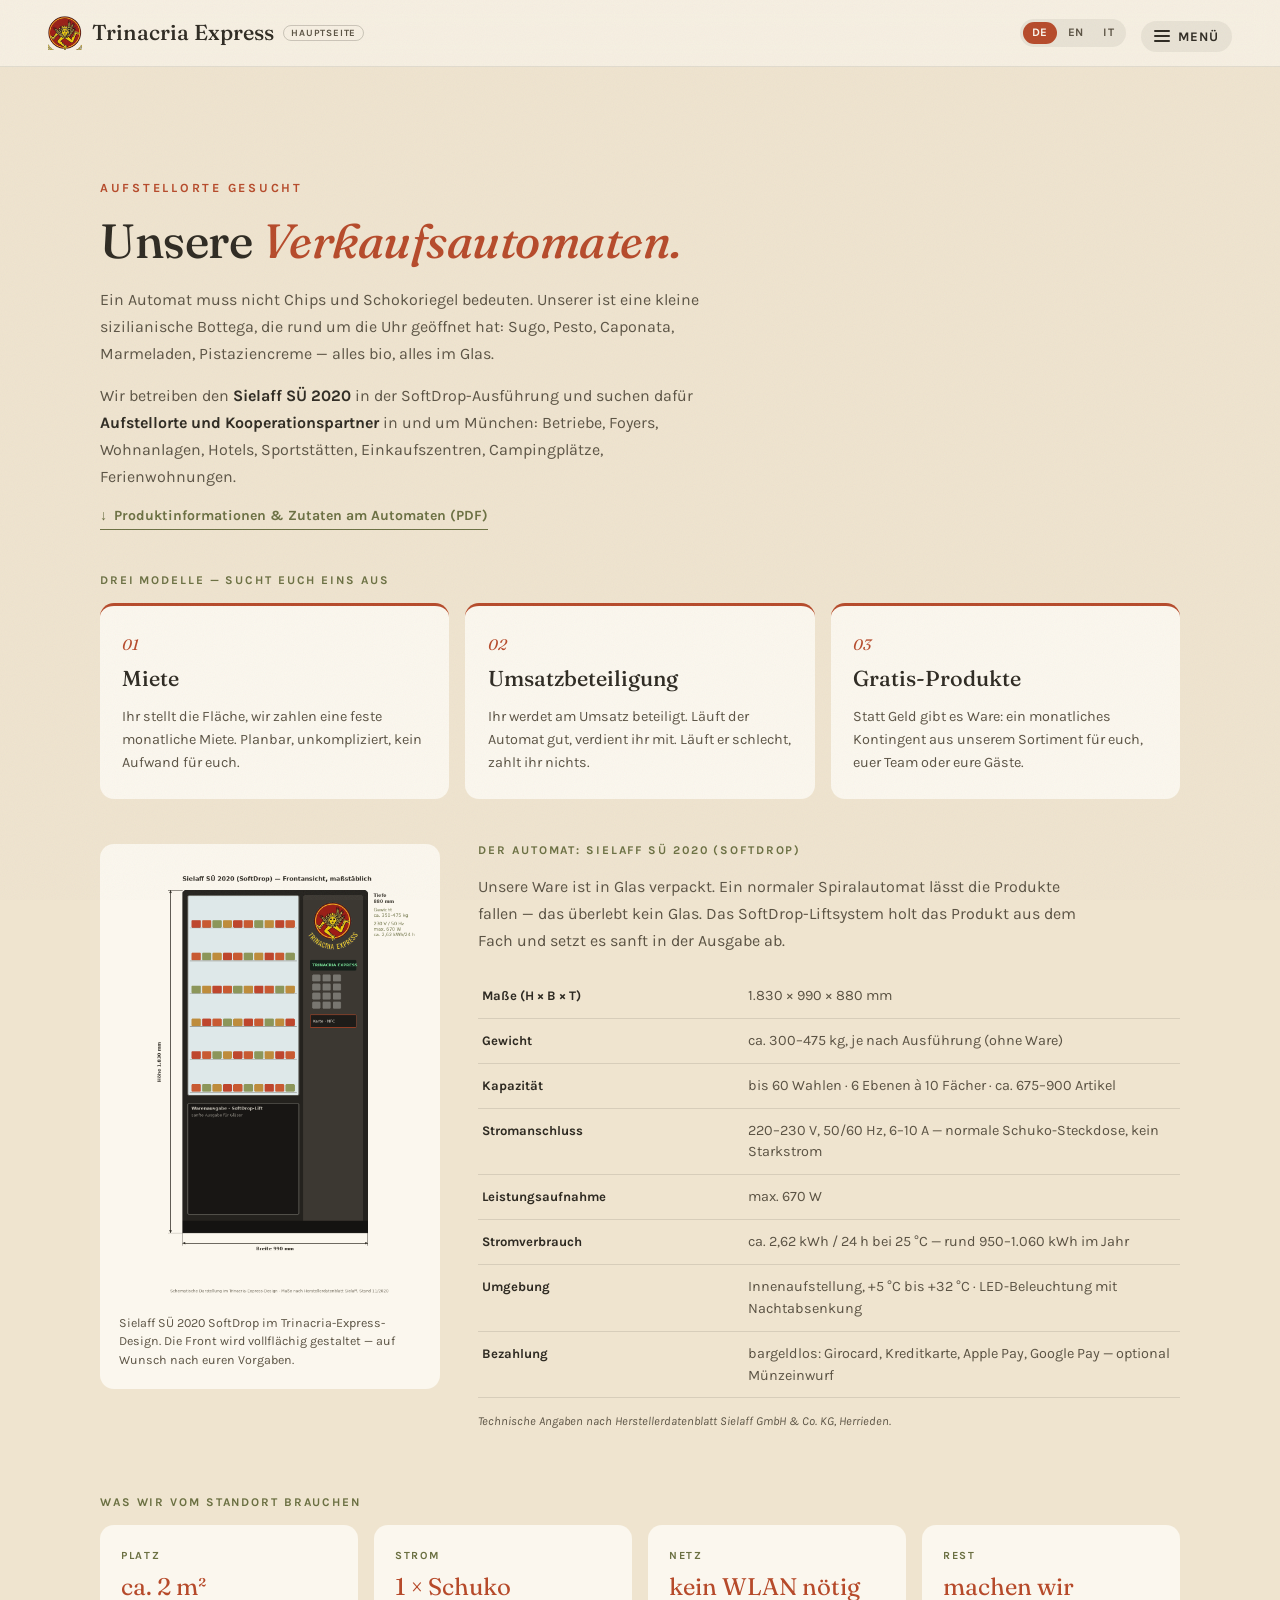
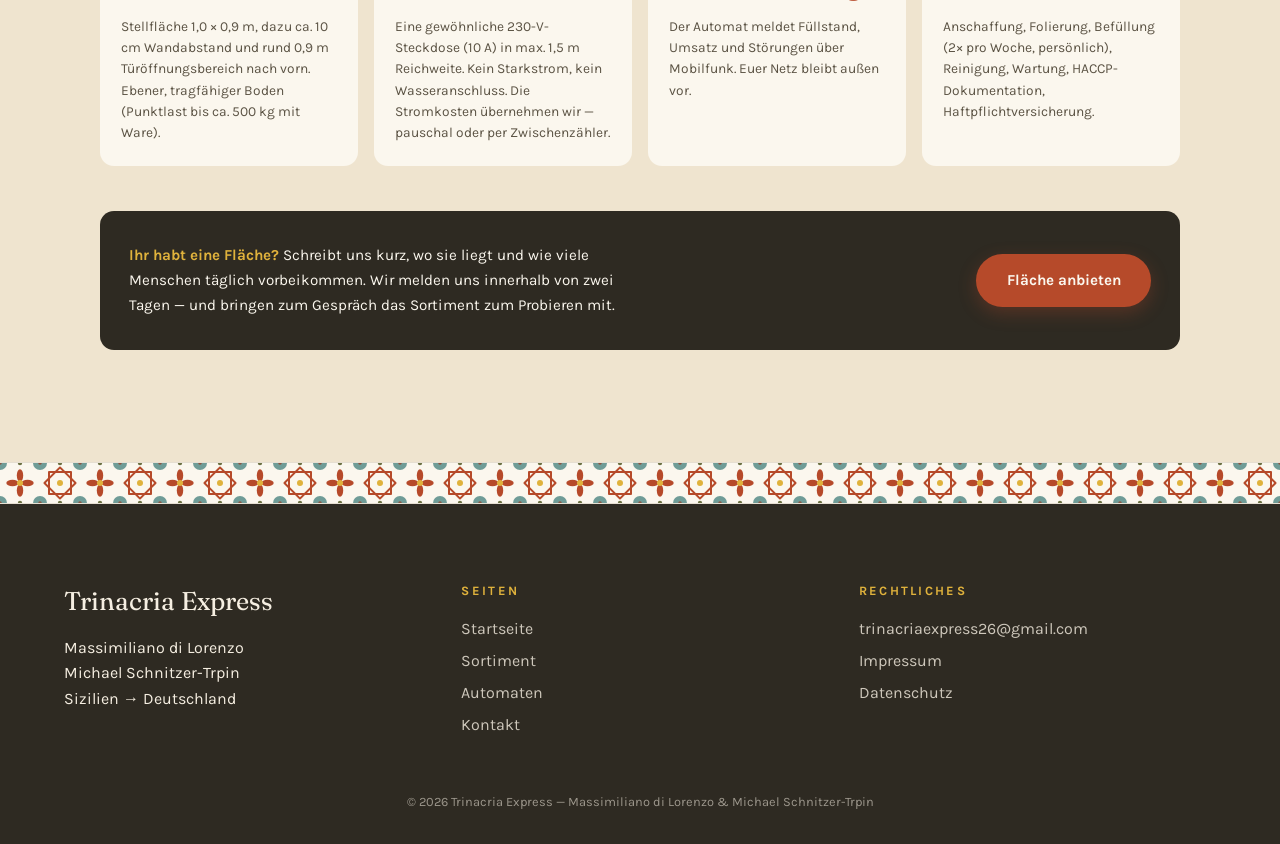
==== commit 7ce49310: "Produktinformationen & Zutaten (PDF) eingebunden und Zutatenlisten daraus uebernommen - dokumente/pr" ====
--- a/automaten.html
+++ b/automaten.html
@@ -8,7 +8,7 @@
 <link rel="preconnect" href="https://fonts.googleapis.com">
 <link rel="preconnect" href="https://fonts.gstatic.com" crossorigin>
 <link href="https://fonts.googleapis.com/css2?family=Fraunces:ital,opsz,wght@0,9..144,300..700;1,9..144,300..700&family=Karla:ital,wght@0,300..700;1,300..700&display=swap" rel="stylesheet">
-<link rel="stylesheet" href="style.css?v=20">
+<link rel="stylesheet" href="style.css?v=21">
 </head>
 <body data-i18n-title="__title.av" data-i18n-desc="__desc.av">
 
@@ -48,6 +48,10 @@
       <h2 data-i18n="av.h2">Unsere <em>Verkaufsautomaten.</em></h2>
       <p class="vending-lead" data-i18n="av.lead1">Ein Automat muss nicht Chips und Schokoriegel bedeuten. Unserer ist eine kleine sizilianische Bottega, die rund um die Uhr geöffnet hat: Sugo, Pesto, Caponata, Marmeladen, Pistaziencreme — alles bio, alles im Glas.</p>
       <p class="vending-lead" data-i18n="av.lead2">Wir betreiben den <strong>Sielaff SÜ 2020</strong> in der SoftDrop-Ausführung und suchen dafür <strong>Aufstellorte und Kooperationspartner</strong> in und um München: Betriebe, Foyers, Wohnanlagen, Hotels, Sportstätten, Einkaufszentren, Campingplätze, Ferienwohnungen.</p>
+
+      <p class="shop-doc">
+        <a href="dokumente/produktinformationen-zutaten.pdf" target="_blank" rel="noopener" data-i18n="av.pdf">Produktinformationen &amp; Zutaten am Automaten (PDF)</a>
+      </p>
 
       <h3 class="vending-h3" data-i18n="av.models.h">Drei Modelle — sucht euch eins aus</h3>
       <div class="model-grid">
@@ -151,7 +155,7 @@
   <p class="footer-note">© 2026 Trinacria Express — Massimiliano di Lorenzo &amp; Michael Schnitzer-Trpin</p>
 </footer>
 
-<script src="i18n.js?v=5"></script>
+<script src="i18n.js?v=8"></script>
 <script src="nav.js?v=1"></script>
 
 </body>
--- a/style.css
+++ b/style.css
@@ -844,3 +844,12 @@
   .menu { margin-left: .3rem; }
   .menu-btn { padding: .42rem .5rem; }
 }
+
+/* ---- Link auf das Produktinformations-PDF ---- */
+.shop-doc { margin-top: .9rem; font-size: .88rem; }
+.shop-doc a {
+  display: inline-flex; align-items: center; gap: .45rem;
+  color: var(--olive); font-weight: 700; border-bottom: 1px solid currentColor; padding-bottom: 1px;
+}
+.shop-doc a::before { content: "↓"; font-weight: 400; }
+.shop-doc a:hover { color: var(--terracotta); }
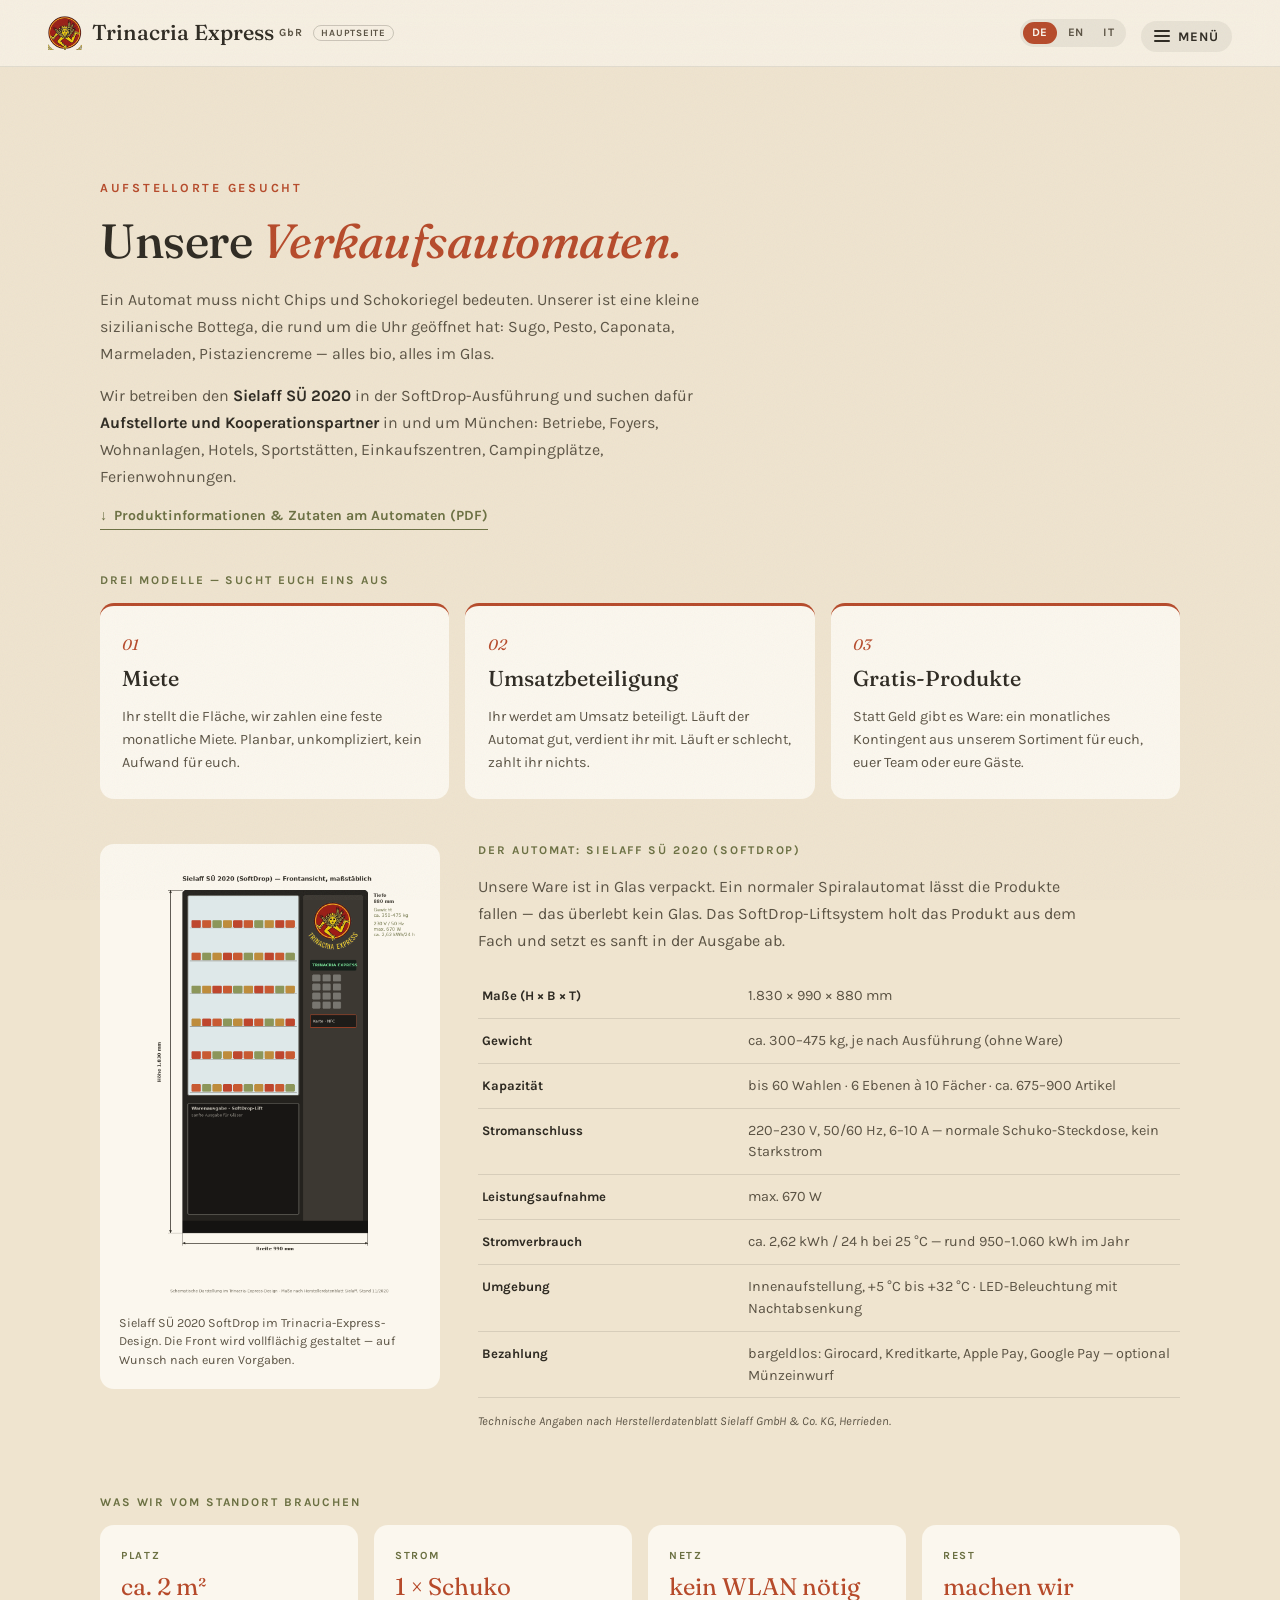
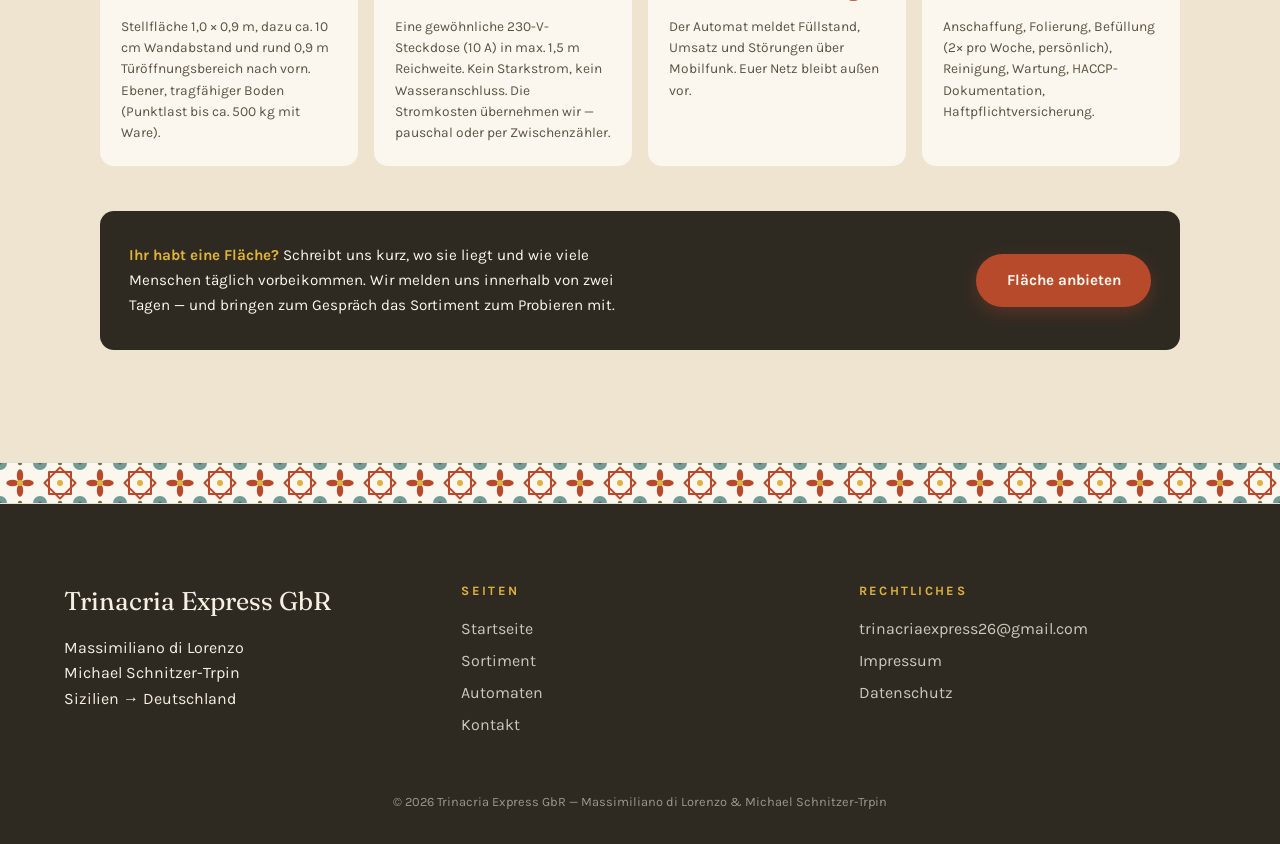
==== commit eea28910: "Rechtsform GbR am Markennamen ergaenzt - Kopfzeile aller Seiten: "GbR" als kleiner, gedaempfter Zusa" ====
--- a/automaten.html
+++ b/automaten.html
@@ -3,12 +3,12 @@
 <head>
 <meta charset="UTF-8">
 <meta name="viewport" content="width=device-width, initial-scale=1.0">
-<title>Verkaufsautomaten — Trinacria Express</title>
+<title>Verkaufsautomaten — Trinacria Express GbR</title>
 <meta name="description" content="Trinacria Express sucht Aufstellorte in und um München für sizilianische Bio-Spezialitäten aus dem Automaten (Sielaff SÜ 2020 SoftDrop). Miete, Umsatzbeteiligung oder Gratis-Produkte.">
 <link rel="preconnect" href="https://fonts.googleapis.com">
 <link rel="preconnect" href="https://fonts.gstatic.com" crossorigin>
 <link href="https://fonts.googleapis.com/css2?family=Fraunces:ital,opsz,wght@0,9..144,300..700;1,9..144,300..700&family=Karla:ital,wght@0,300..700;1,300..700&display=swap" rel="stylesheet">
-<link rel="stylesheet" href="style.css?v=21">
+<link rel="stylesheet" href="style.css?v=24">
 </head>
 <body data-i18n-title="__title.av" data-i18n-desc="__desc.av">
 
@@ -16,6 +16,7 @@
   <a class="brand" href="index.html">
     <img class="brand-mark" src="images/logo-mark.png" alt="Trinacria Express">
     <span>Trinacria&nbsp;Express</span>
+    <span class="brand-form">GbR</span>
     <span class="brand-sub" data-i18n="nav.home">Hauptseite</span>
   </a>
   <div class="lang-switch" role="group" aria-label="Sprache / Language / Lingua">
@@ -135,7 +136,7 @@
 <footer class="footer">
   <div class="footer-cols">
     <div>
-      <p class="footer-brand">Trinacria&nbsp;Express</p>
+      <p class="footer-brand">Trinacria&nbsp;Express GbR</p>
       <p data-i18n="foot.brandLine">Massimiliano di Lorenzo<br>Michael Schnitzer-Trpin<br>Sizilien → Deutschland</p>
     </div>
     <div>
@@ -152,10 +153,10 @@
       <a href="datenschutz.html">Datenschutz</a>
     </div>
   </div>
-  <p class="footer-note">© 2026 Trinacria Express — Massimiliano di Lorenzo &amp; Michael Schnitzer-Trpin</p>
+  <p class="footer-note">© 2026 Trinacria Express GbR — Massimiliano di Lorenzo &amp; Michael Schnitzer-Trpin</p>
 </footer>
 
-<script src="i18n.js?v=8"></script>
+<script src="i18n.js?v=11"></script>
 <script src="nav.js?v=1"></script>
 
 </body>
--- a/style.css
+++ b/style.css
@@ -853,3 +853,27 @@
 }
 .shop-doc a::before { content: "↓"; font-weight: 400; }
 .shop-doc a:hover { color: var(--terracotta); }
+
+/* ---- Grundpreis unter der Mengenangabe ---- */
+.card-base { font-size: .78rem; color: var(--ink-soft); margin: -.65rem 0 .9rem; }
+
+/* ---- Merkmale der Olivenöle (Symbol + Wert) ---- */
+.card-specs { list-style: none; padding: 0; margin: .25rem 0 .9rem; display: grid; gap: .45rem; }
+.card-specs li {
+  display: grid; grid-template-columns: 18px 1fr; gap: .6rem; align-items: start;
+  font-size: .85rem; line-height: 1.4; color: var(--ink-soft);
+}
+.card-specs b {
+  display: block; font-family: var(--font-body);
+  font-size: .66rem; font-weight: 700; letter-spacing: .12em; text-transform: uppercase;
+  color: var(--olive); margin-bottom: .05rem;
+}
+.spec-ico svg { width: 18px; height: 18px; display: block; color: var(--olive); margin-top: .12rem; }
+
+/* ---- Rechtsform als Zusatz neben dem Markennamen ---- */
+.brand-form {
+  font-family: var(--font-body); font-size: .68rem; font-weight: 700;
+  letter-spacing: .1em; color: var(--ink-soft);
+  align-self: center; margin-left: -.25rem; white-space: nowrap;
+}
+@media (max-width: 440px) { .brand-form { display: none; } }
